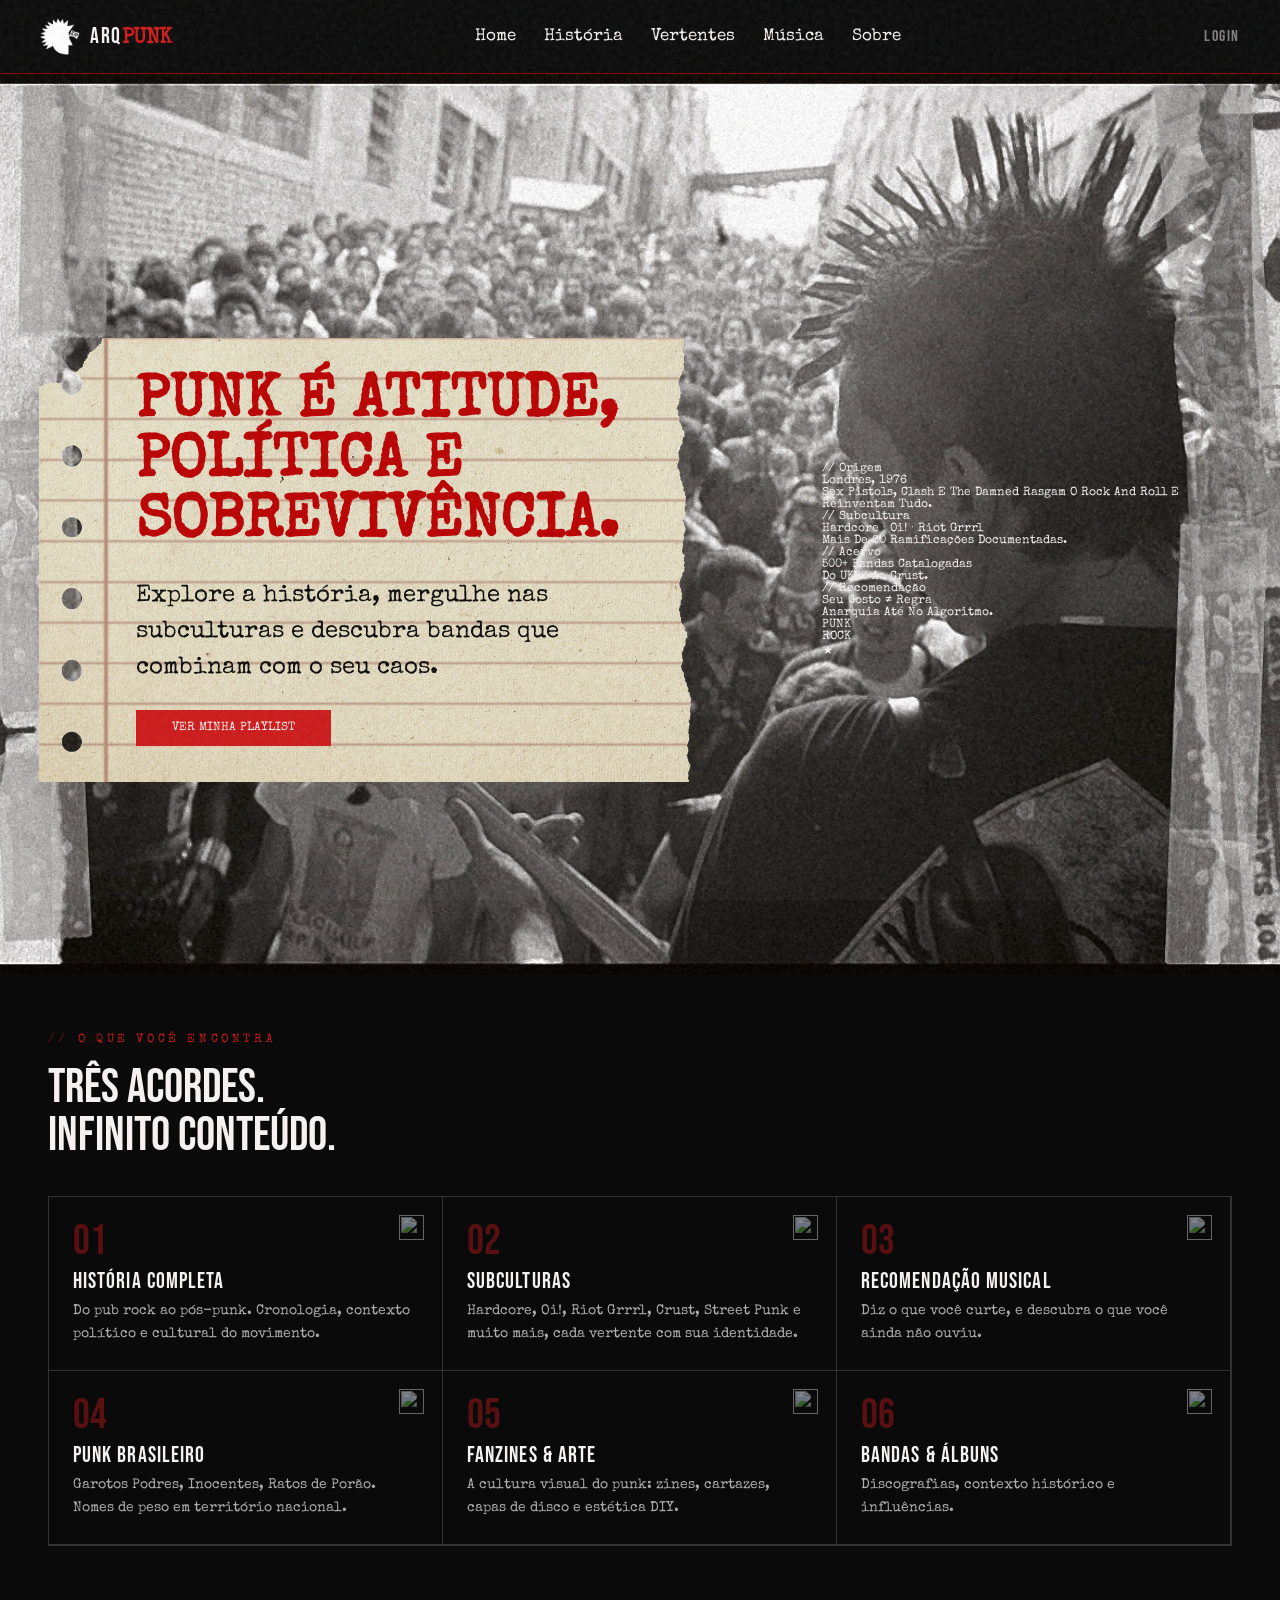
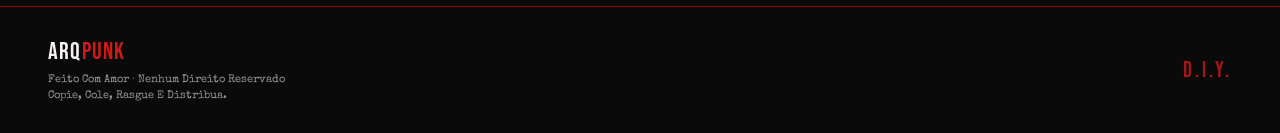
==== public/index.html @ ac432746 "Adicionando meus arquivos na api, e começando a fazer o login funcionar." ====
<!DOCTYPE html>
<html lang="pt-BR">
<head>
    <meta charset="UTF-8">
    <meta name="viewport" content="width=device-width, initial-scale=1.0">
    <link rel="stylesheet" href="./css/style.css">
    <link rel="shortcut icon" href="./imgs/logobranca.png" type="image/x-icon">
    <script src="./js/index.js"></script>
    <title>Home | Enciclopunk</title>
    <link rel="preconnect" href="https://fonts.googleapis.com">
    <link rel="preconnect" href="https://fonts.gstatic.com" crossorigin>
    <link href="https://fonts.googleapis.com/css2?family=Special+Elite&display=swap" rel="stylesheet">
    <link href="https://fonts.googleapis.com/css2?family=Bebas+Neue&family=Special+Elite&display=swap" rel="stylesheet">
</head>

<body>
    <header class="header">
        <section>
            <a href="/index.html" class="logo-container">
                <img src="./imgs/logobranca.png" alt="Logo" class="logo-img">
                <span class="logo-text">Arq<span>Punk</span></span>
            </a>

            <nav class="navbar">
                <a href="/index.html">Home</a>
                <a href="/historia.html">História</a>
                <a href="/vertentes.html">Vertentes</a>
                <a href="/musica.html">Música</a>
                <a href="/sobre.html">Sobre</a>
            </nav>

            <!-- O JS vai preencher esse div automaticamente com Login ou Perfil -->
            <div class="perfil" id="nav-perfil"></div>
        </section>
    </header>

    
    <div class="home-container1">
        <section id="home">
            <div class="folha">
            <div class="content">
                <h3>PUNK É ATITUDE, POLÍTICA E SOBREVIVÊNCIA.</h3>
                <p>Explore a história, mergulhe nas subculturas e descubra bandas que combinam com o seu caos.</p>
                <a href="" class="botao">VER MINHA PLAYLIST</a>
                </div>
            </div>
            

    <div class="home-container2">
    <div class="container-colagens">
      <div class="tape t1"></div>
      <div class="tape t2"></div>
 
      <div class="zine-card c1">
        <div class="zine-card-tag">// origem</div>
        <div class="zine-card-title">Londres, 1976</div>
        <div class="zine-card-body">Sex Pistols, Clash e The Damned rasgam o rock and roll e reinventam tudo.</div>
      </div>
 
      <div class="zine-card c2">
        <div class="zine-card-tag">// subcultura</div>
        <div class="zine-card-title">Hardcore · Oi! · Riot Grrrl</div>
        <div class="zine-card-body">Mais de 20 ramificações documentadas.</div>
      </div>
 
      <div class="zine-card c3">
        <div class="zine-card-tag">// acervo</div>
        <div class="zine-card-title">500+ Bandas Catalogadas</div>
        <div class="zine-card-body">Do UK82 ao Crust.</div>
      </div>
 
      <div class="zine-card c4">
        <div class="zine-card-tag">// recomendação</div>
        <div class="zine-card-title">Seu Gosto ≠ Regra</div>
        <div class="zine-card-body">Anarquia até no algoritmo.</div>
      </div>
 
      <div class="stamp">PUNK<br>ROCK<br>★</div>
    </div>
  </div>
    </div>
       
    <section class="section">
  <div class="section-label">O que você encontra</div>
  <div class="section-title">Três Acordes.<br>Infinito Conteúdo.</div>
  <div class="features-grid">
    
    <a href="/historia.html" class="feature-link">
    <div class="feature-cell">
      <div class="feature-number">01</div>
      <div class="feature-icon"><img src="https://img.icons8.com/?size=100&id=80158&format=png&color=ffffff" alt=""></div>
      <div class="feature-title">História Completa</div>
      <div class="feature-desc">Do pub rock ao pós-punk. Cronologia, contexto político e cultural do movimento.</div>
    </div>
    </a>

    <a href="/vertentes.html" class="feature-link">
    <div class="feature-cell">
      <div class="feature-number">02</div>
      <div class="feature-icon"><img src="https://img.icons8.com/?size=100&id=11076&format=png&color=ffffff" alt=""></div>
      <div class="feature-title">Subculturas</div>
      <div class="feature-desc">Hardcore, Oi!, Riot Grrrl, Crust, Street Punk e muito mais, cada vertente com sua identidade.</div>
    </div>
    </a>

    <div class="feature-cell">
      <div class="feature-number">03</div>
      <div class="feature-icon"><img src="https://img.icons8.com/?size=100&id=380&format=png&color=ffffff" alt=""></div>
      <div class="feature-title">Recomendação Musical</div>
      <div class="feature-desc">Diz o que você curte, e descubra o que você ainda não ouviu.</div>
    </div>

    <a href="/vertentes.html#punk-brasileiro" class="feature-link">
    <div class="feature-cell">
      <div class="feature-number">04</div>
      <div class="feature-icon"><img src="https://img.icons8.com/?size=100&id=84513&format=png&color=ffffff" alt=""></div>
      <div class="feature-title">Punk Brasileiro</div>
      <div class="feature-desc">Garotos Podres, Inocentes, Ratos de Porão. Nomes de peso em território nacional.</div>
    </div>
    </a>

    <a href="/historia.html#alem-musica" class="feature-link">
    <div class="feature-cell">
      <div class="feature-number">05</div>
      <div class="feature-icon"><img src="https://img.icons8.com/?size=100&id=40314&format=png&color=ffffff" alt=""></div>
      <div class="feature-title">Fanzines & Arte</div>
      <div class="feature-desc">A cultura visual do punk: zines, cartazes, capas de disco e estética DIY.</div>
    </div>
    </a>

    <div class="feature-cell">
      <div class="feature-number">06</div>
      <div class="feature-icon"><img src="https://img.icons8.com/?size=100&id=RsTCRJmSYYSg&format=png&color=ffffff" alt=""></div>
      <div class="feature-title">Bandas & Álbuns</div>
      <div class="feature-desc">Discografias, contexto histórico e influências.</div>
    </div>
  </div>
</section>

<!-- FOOTER -->
<footer class="footer">
  <div class="footer-left">
    <div class="footer-logo">Arq<span>Punk</span></div>
    <p class="footer-desc">
      Feito com amor · Nenhum direito reservado<br>
      Copie, cole, rasgue e distribua.
    </p>
  </div>

  <div class="footer-right">
    <span class="footer-diy">D.I.Y.</span>
  </div>
</footer>
    
</body>
</html>
---- public/css/style.css ----
/*Esse root servirá como referência de estilo*/
:root {
    --vermelho: #cc1a1a;
    --white: #f6f1f1;
    --bg: #0a0a0a;
    --border: 0.15rem solid rgb(143, 0, 0);
    font-size: 12px;
}

* {
    margin: 0;
    padding: 0;
    outline: none;
    border: none;
    text-decoration: none;
    text-transform: capitalize;
    transition: 0.2s linear; 
}

/* formatção site */
section {
    padding: 3rem 1rem;
    margin: 0 auto;
    max-width: 1200px;
}

body {
    background-color: var(--bg);
    font-family: "Special Elite", system-ui;
    color: var(--white);
}

/* EFEITO GRANULADO */
  body::before {
    content: '';
    position: fixed;
    inset: 0;
    background-image: url("data:image/svg+xml,%3Csvg viewBox='0 0 200 200' xmlns='http://www.w3.org/2000/svg'%3E%3Cfilter id='noise'%3E%3CfeTurbulence type='fractalNoise' baseFrequency='0.85' numOctaves='4' stitchTiles='stitch'/%3E%3C/filter%3E%3Crect width='100%25' height='100%25' filter='url(%23noise)' opacity='1'/%3E%3C/svg%3E");
    opacity: 0.080;
    pointer-events: none;
    z-index: 9999;
  } 

/* HEADER */
header {
    position: sticky;
    top: 0;
    left: 0;
    right: 0;
    z-index: 99;
    /*Esse var surge como a referência capturada no root*/
    border-bottom: var(--border);
    backdrop-filter: blur(3px);
}

.header section {
    display: flex;
    align-items: center;
    justify-content: space-between;
    padding-top: 1.5rem;
    padding-bottom: 1.5rem;
}
.logo-container {
    display: flex;
    align-items: center;
    gap: 10px;
    justify-content: space-between;
    text-decoration: none;
}

.logo-img{
    width: 40px;
    height: auto;
}
  .logo-text {
    font-family: 'Bebas Neue', sans-serif;
    font-size: 1.8rem;
    letter-spacing: 0.08em;
    color: var(--white);
    text-decoration: none;
  }
  .logo-text span { color: var(--vermelho); font-family: 'Special Elite', cursive; text-transform: uppercase; font-weight: bold; letter-spacing: -1px; }

.navbar a {
  margin: 0 1rem;
  font-size: 1.4rem;
  color: var(--white);
  position: relative;
  text-decoration: none;
}

.navbar a:hover {
  color: var(--vermelho);
  font-size: 1.5rem;
}

.navbar a::after {
  content: '';
  position: absolute;
  bottom: -3px;
  left: 0;
  width: 0;
  height: 1px;
  background: var(--vermelho);
  transition: width 0.3s;
}
.navbar a:hover::after { 
    width: 100%; 
}

/* PERFIL LOGADO*/
.btn-perfil {
    display: flex;
    align-items: center;
    gap: 8px;
    text-decoration: none;
    color: var(--white);
    font-family: 'Bebas Neue', sans-serif;
    font-size: 1.3rem;
    letter-spacing: 0.1em;
    text-transform: uppercase;
    opacity: 0.8;
    transition: opacity 0.2s, color 0.2s;
}

.btn-perfil:hover {
    opacity: 1;
    color: var(--vermelho);
}

.icone-perfil {
    width: 28px;
    height: 28px;
    border-radius: 50%;
    object-fit: cover;
    opacity: 0.8;
}

.btn-perfil:hover .icone-perfil {
    opacity: 1;
}

.perfil a {
    font-family: 'Bebas Neue', sans-serif;
    font-size: 1.3rem;
    letter-spacing: 0.1em;
    text-transform: uppercase;
    color: var(--white);
    text-decoration: none;
    opacity: 0.50;
    
  }
  .perfil a:hover { 
    opacity: 1; 
    color: var(--vermelho);
    font-size: 1.5rem; 
    transition: opacity 0.2s, color 0.2s, font-size 0.2s;
}

/* DIV IMAGEM */
.home-container1 {
    background: url("../imgs/banner.jpg");
    height: 100vh;
    width: 100%;
    background-position: center;
    background-size: cover;
}

.home-container1 section {
    display: flex;
    align-items: center;
    min-height: 100vh;
}

.folha {
    background-image: url("../imgs/folha.jpg");
    background-size: cover;
    background-position: center;
    display: inline-block;
    padding: 3rem 6rem;
    width: 60rem;
    position: relative;
    left: -6rem;
}

.content {
    max-width: 50rem;
    position: relative;
    color: #0a0a0a;
}

/* CONTEUDO DENTRO DA FOLHA */
.content h3 {
    color: #ba0000;
    font-size: 5rem;
    margin-left: 8rem;
    text-transform: uppercase;
}

.content p {
    font-size: 2rem;
    line-height: 1.5;
    margin-top: 2rem;
    font-weight: 550;
    margin-left: 8rem;
    text-transform:none; 
}

.botao {
    background: var(--vermelho);
    color: var(--white);
    padding: 1rem 3rem;
    cursor: pointer;
    margin-top: 2rem;
    display: inline-block;
    margin-left: 8rem;
}

/* SECTIONS DE TITULO E SUBTITULO*/
  .section {
    padding: 5rem 4rem;
    position: relative;
}

.section-label {
    font-size: 1rem;
    letter-spacing: 0.3em;
    text-transform: uppercase;
    color: var(--vermelho);
    margin-bottom: 1.5rem;
    display: flex;
    align-items: center;
    gap: 0.8rem;
}

.section-label::before {
    content: '//';
    opacity: 0.5;
}

.section-title {
    font-family: 'Bebas Neue', sans-serif;
    font-size: 4rem;
    line-height: 1;
    margin-bottom: 3rem;
}


/* GRADE DIRECIONADORA */
.features-grid {
    display: grid;
    grid-template-columns: repeat(3, 1fr);
    gap: 0;
    border: 1px solid #333;
}

.feature-cell {
    padding: 2rem;
    border-right: 1px solid #333;
    border-bottom: 1px solid #333;
    position: relative;
    transition: background 0.2s;
}

.feature-cell:hover {
    background: #2a2a2a;
}

.feature-link{
    text-decoration: none;
    color: inherit;
    display: block;
}

.feature-number {
    font-family: 'Bebas Neue', sans-serif;
    font-size: 3.5rem;
    color: var(--vermelho);
    opacity: 0.4;
    line-height: 1;
    margin-bottom: 0.5rem;
}

.feature-icon {
    font-size: 1.5rem;
    margin-bottom: 0.8rem;
    position: absolute;
    top: 1.5rem;
    right: 1.5rem;
    opacity: 0.5;
}

.feature-icon img {
    width: 25px;
    height: 25px;
}

.feature-title {
    font-family: 'Bebas Neue', sans-serif;
    font-size: 1.8rem;
    letter-spacing: 0.05em;
    margin-bottom: 0.5rem;
}

.feature-desc {
    font-family: 'Special Elite', cursive;
    font-size: 1.2rem;
    line-height: 1.6;
    opacity: 0.7;
    text-transform:none;
}

/* FOOTER */
.footer {
  background: var(--grey);
  color: var(--white);
  padding: 2.5rem 4rem;

  display: flex;
  justify-content: space-between;
  align-items: center;

  border-top: var(--border);
}

.footer-left {
  display: flex;
  flex-direction: column;
  gap: 0.5rem;
}

.footer-logo {
  font-family: 'Bebas Neue', sans-serif;
  font-size: 2rem;
  letter-spacing: 0.05em;
}

.footer-logo span {
  color: var(--vermelho);
}

.footer-desc {
  font-family: 'Special Elite', cursive;
  font-size: 0.90rem;
  opacity: 0.6;
  line-height: 1.4;
}

.footer-right {
  display: flex;
  align-items: center;
}

.footer-diy {
  font-family: 'Bebas Neue', sans-serif;
  font-size: 1.8rem;
  color: var(--vermelho);
  opacity: 0.8;
  letter-spacing: 0.15em;
}
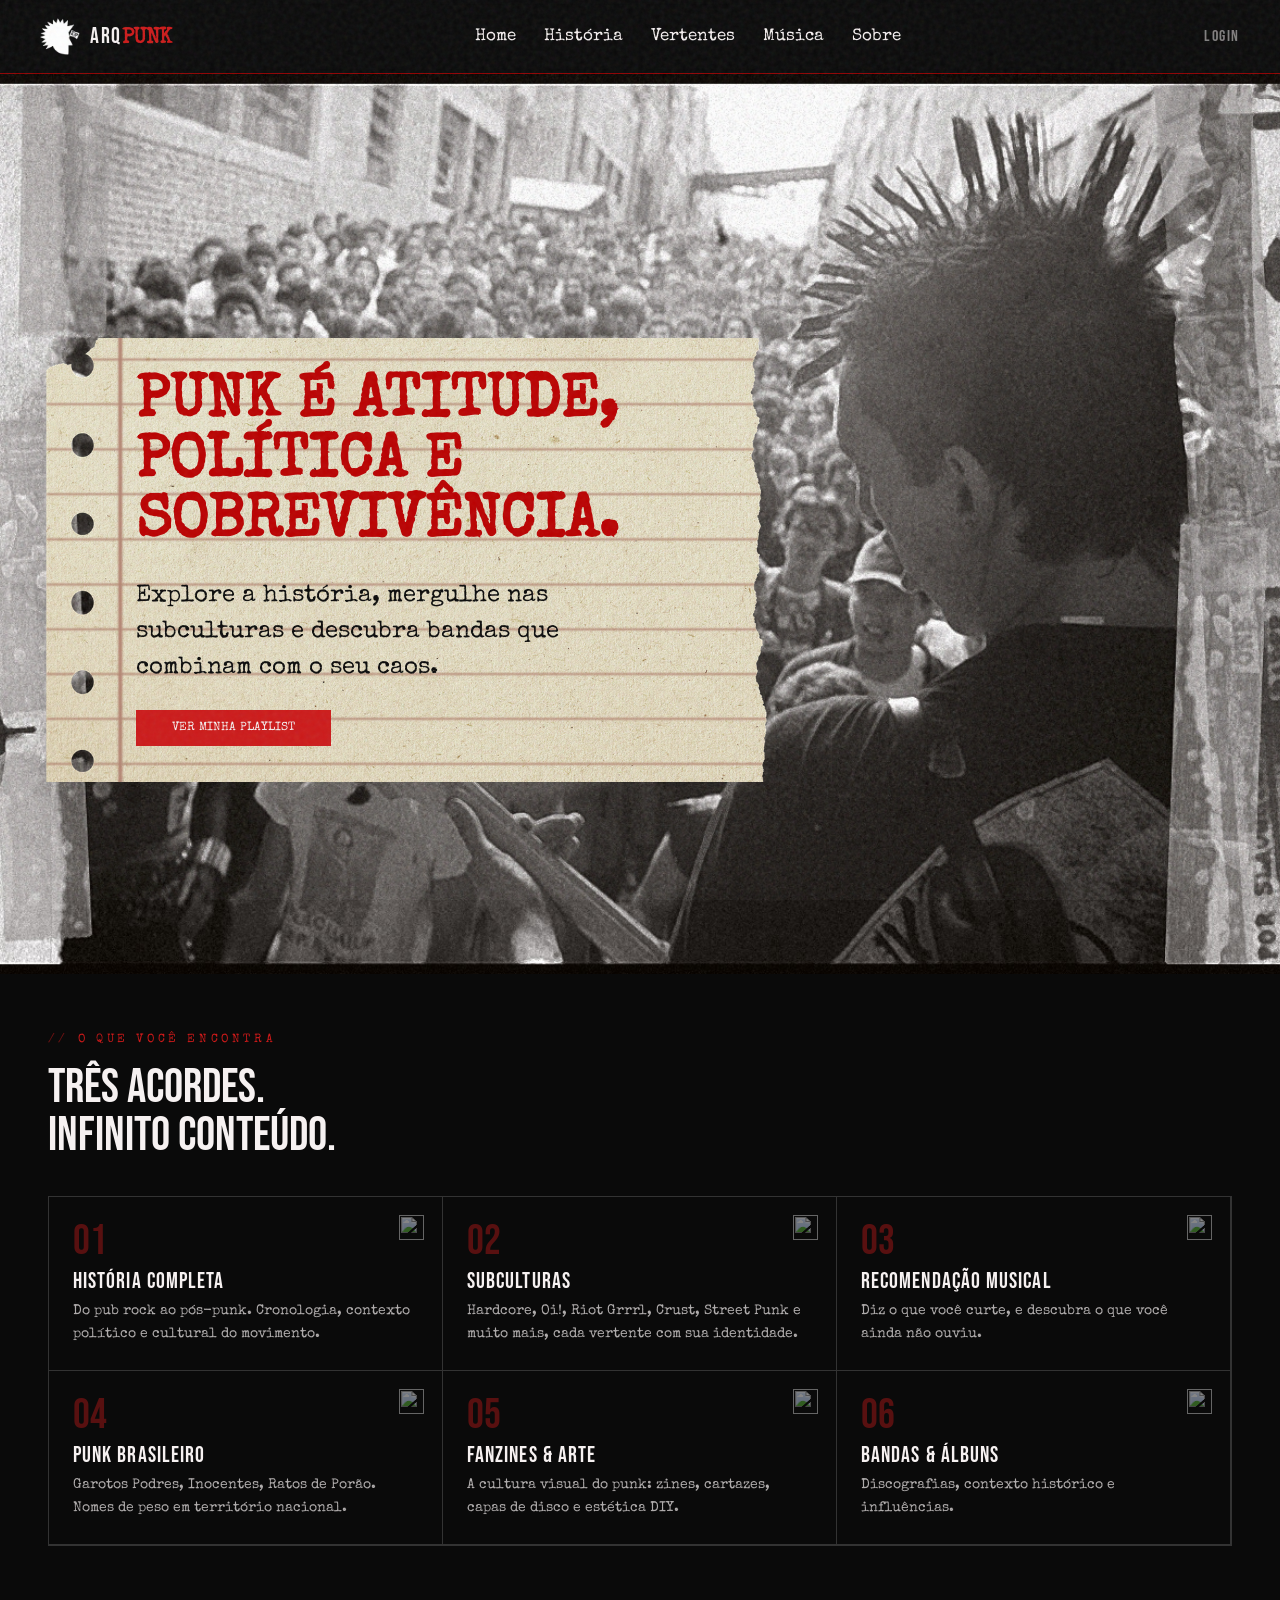
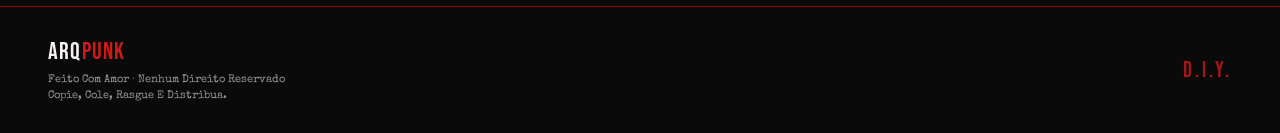
==== commit 010f5a50: "atualização projeto" ====
--- a/public/index.html
+++ b/public/index.html
@@ -29,7 +29,6 @@
                 <a href="/sobre.html">Sobre</a>
             </nav>
 
-            <!-- O JS vai preencher esse div automaticamente com Login ou Perfil -->
             <div class="perfil" id="nav-perfil"></div>
         </section>
     </header>
@@ -44,40 +43,7 @@
                 <a href="" class="botao">VER MINHA PLAYLIST</a>
                 </div>
             </div>
-            
-
-    <div class="home-container2">
-    <div class="container-colagens">
-      <div class="tape t1"></div>
-      <div class="tape t2"></div>
- 
-      <div class="zine-card c1">
-        <div class="zine-card-tag">// origem</div>
-        <div class="zine-card-title">Londres, 1976</div>
-        <div class="zine-card-body">Sex Pistols, Clash e The Damned rasgam o rock and roll e reinventam tudo.</div>
-      </div>
- 
-      <div class="zine-card c2">
-        <div class="zine-card-tag">// subcultura</div>
-        <div class="zine-card-title">Hardcore · Oi! · Riot Grrrl</div>
-        <div class="zine-card-body">Mais de 20 ramificações documentadas.</div>
-      </div>
- 
-      <div class="zine-card c3">
-        <div class="zine-card-tag">// acervo</div>
-        <div class="zine-card-title">500+ Bandas Catalogadas</div>
-        <div class="zine-card-body">Do UK82 ao Crust.</div>
-      </div>
- 
-      <div class="zine-card c4">
-        <div class="zine-card-tag">// recomendação</div>
-        <div class="zine-card-title">Seu Gosto ≠ Regra</div>
-        <div class="zine-card-body">Anarquia até no algoritmo.</div>
-      </div>
- 
-      <div class="stamp">PUNK<br>ROCK<br>★</div>
-    </div>
-  </div>
+        </section>
     </div>
        
     <section class="section">
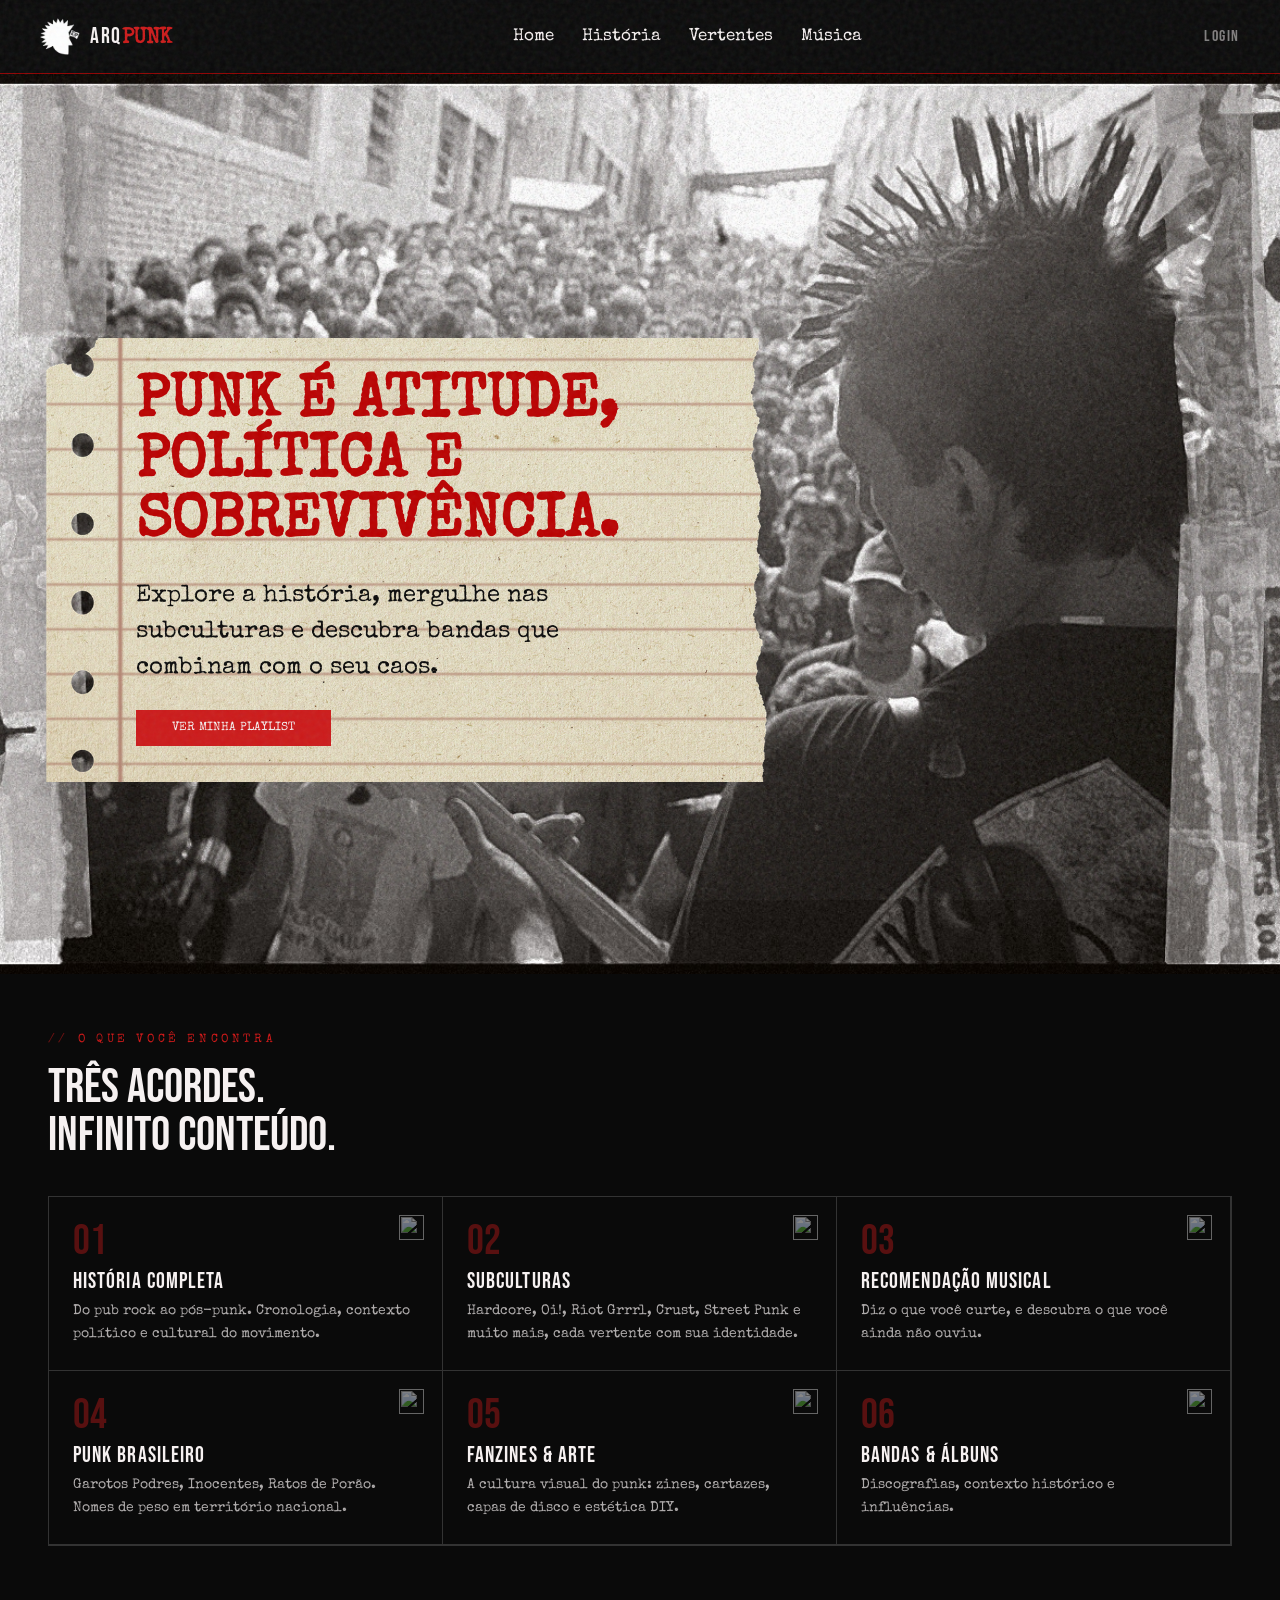
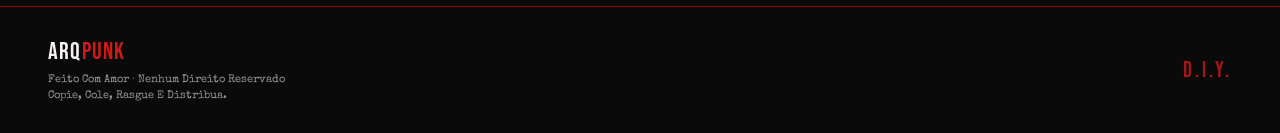
==== commit 97483fd7: "Finalização dos entregáveis" ====
--- a/public/index.html
+++ b/public/index.html
@@ -26,7 +26,6 @@
                 <a href="/historia.html">História</a>
                 <a href="/vertentes.html">Vertentes</a>
                 <a href="/musica.html">Música</a>
-                <a href="/sobre.html">Sobre</a>
             </nav>
 
             <div class="perfil" id="nav-perfil"></div>
@@ -40,7 +39,7 @@
             <div class="content">
                 <h3>PUNK É ATITUDE, POLÍTICA E SOBREVIVÊNCIA.</h3>
                 <p>Explore a história, mergulhe nas subculturas e descubra bandas que combinam com o seu caos.</p>
-                <a href="" class="botao">VER MINHA PLAYLIST</a>
+                <a href="musica.html" class="botao">VER MINHA PLAYLIST</a>
                 </div>
             </div>
         </section>
--- a/public/css/style.css
+++ b/public/css/style.css
@@ -17,7 +17,6 @@
     transition: 0.2s linear; 
 }
 
-/* formatção site */
 section {
     padding: 3rem 1rem;
     margin: 0 auto;
@@ -30,25 +29,23 @@
     color: var(--white);
 }
 
-/* EFEITO GRANULADO */
-  body::before {
+body::before {
     content: '';
     position: fixed;
     inset: 0;
     background-image: url("data:image/svg+xml,%3Csvg viewBox='0 0 200 200' xmlns='http://www.w3.org/2000/svg'%3E%3Cfilter id='noise'%3E%3CfeTurbulence type='fractalNoise' baseFrequency='0.85' numOctaves='4' stitchTiles='stitch'/%3E%3C/filter%3E%3Crect width='100%25' height='100%25' filter='url(%23noise)' opacity='1'/%3E%3C/svg%3E");
-    opacity: 0.080;
+    opacity: 0.08;
     pointer-events: none;
     z-index: 9999;
-  } 
-
-/* HEADER */
+}
+
+
 header {
     position: sticky;
     top: 0;
     left: 0;
     right: 0;
     z-index: 99;
-    /*Esse var surge como a referência capturada no root*/
     border-bottom: var(--border);
     backdrop-filter: blur(3px);
 }
@@ -108,7 +105,6 @@
     width: 100%; 
 }
 
-/* PERFIL LOGADO*/
 .btn-perfil {
     display: flex;
     align-items: center;
@@ -157,7 +153,6 @@
     transition: opacity 0.2s, color 0.2s, font-size 0.2s;
 }
 
-/* DIV IMAGEM */
 .home-container1 {
     background: url("../imgs/banner.jpg");
     height: 100vh;
@@ -189,7 +184,6 @@
     color: #0a0a0a;
 }
 
-/* CONTEUDO DENTRO DA FOLHA */
 .content h3 {
     color: #ba0000;
     font-size: 5rem;
@@ -216,7 +210,6 @@
     margin-left: 8rem;
 }
 
-/* SECTIONS DE TITULO E SUBTITULO*/
   .section {
     padding: 5rem 4rem;
     position: relative;
@@ -246,7 +239,6 @@
 }
 
 
-/* GRADE DIRECIONADORA */
 .features-grid {
     display: grid;
     grid-template-columns: repeat(3, 1fr);
@@ -310,7 +302,6 @@
     text-transform:none;
 }
 
-/* FOOTER */
 .footer {
   background: var(--grey);
   color: var(--white);
